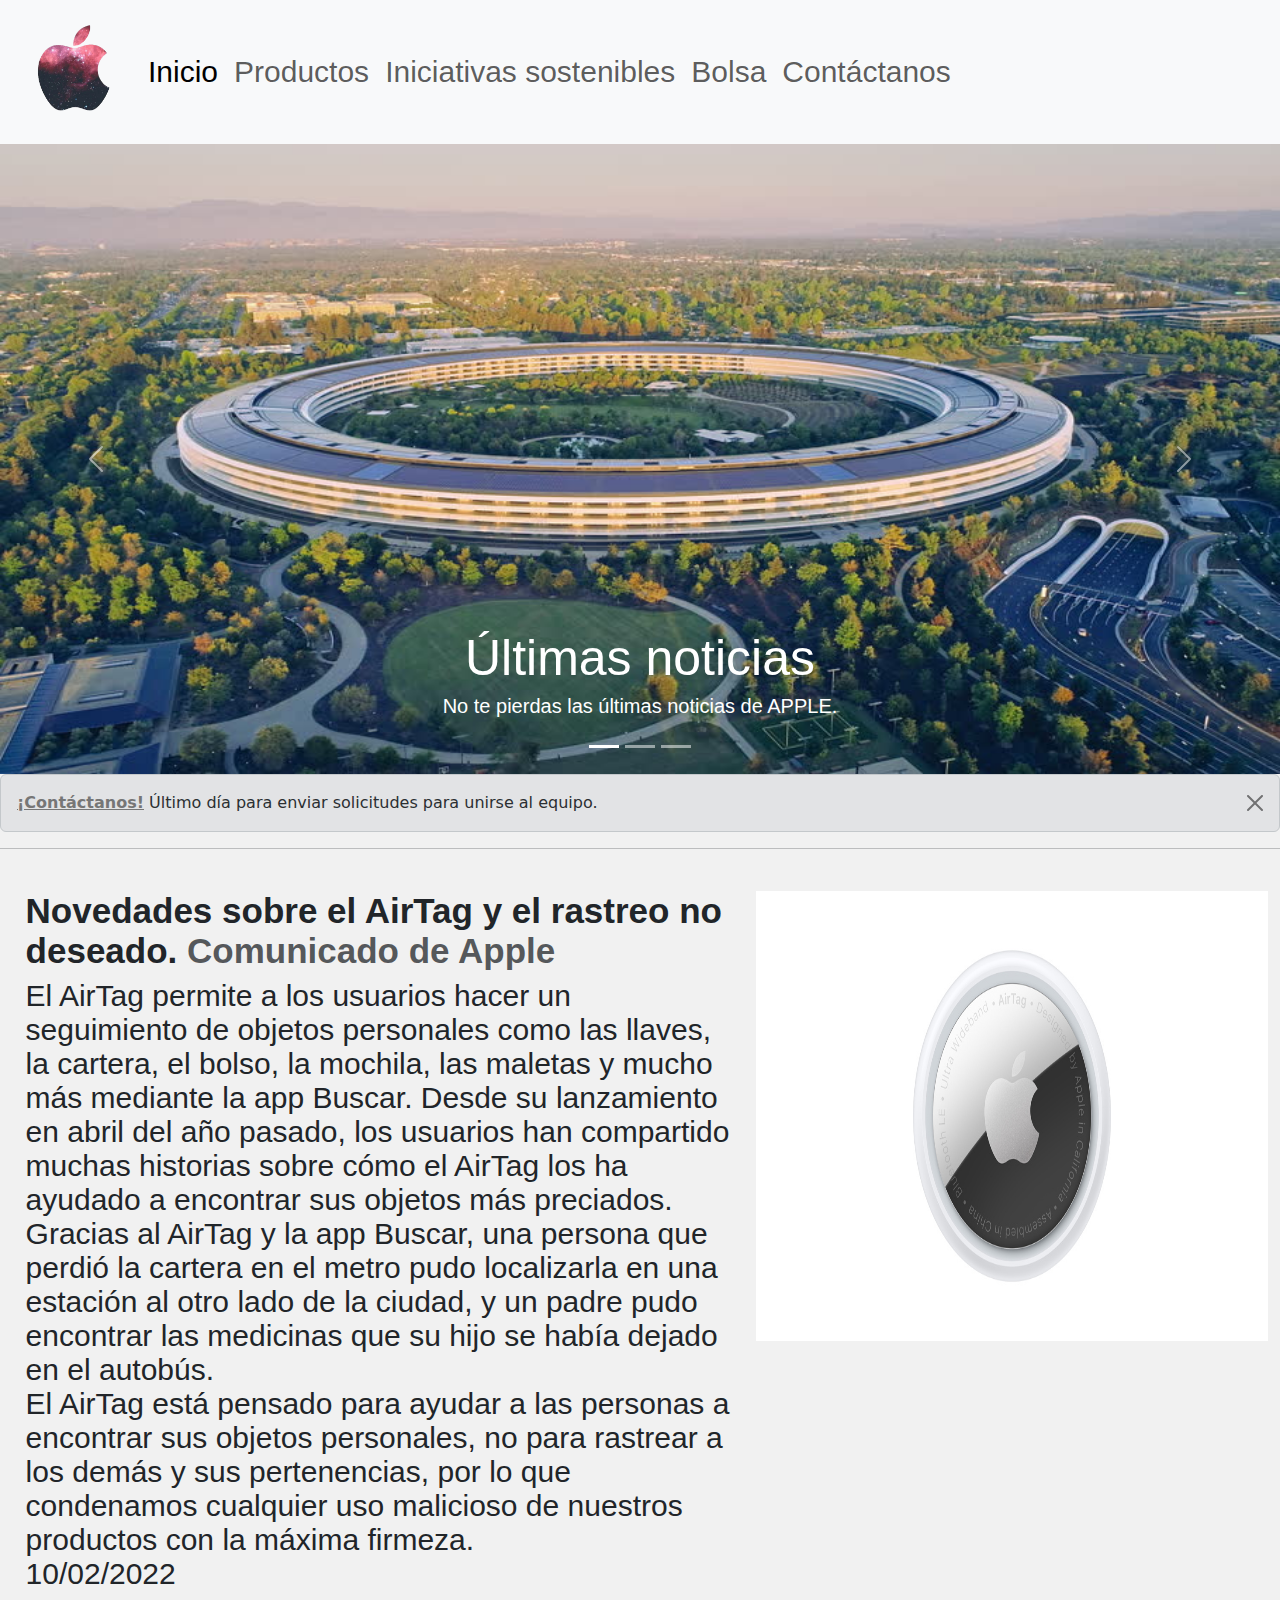
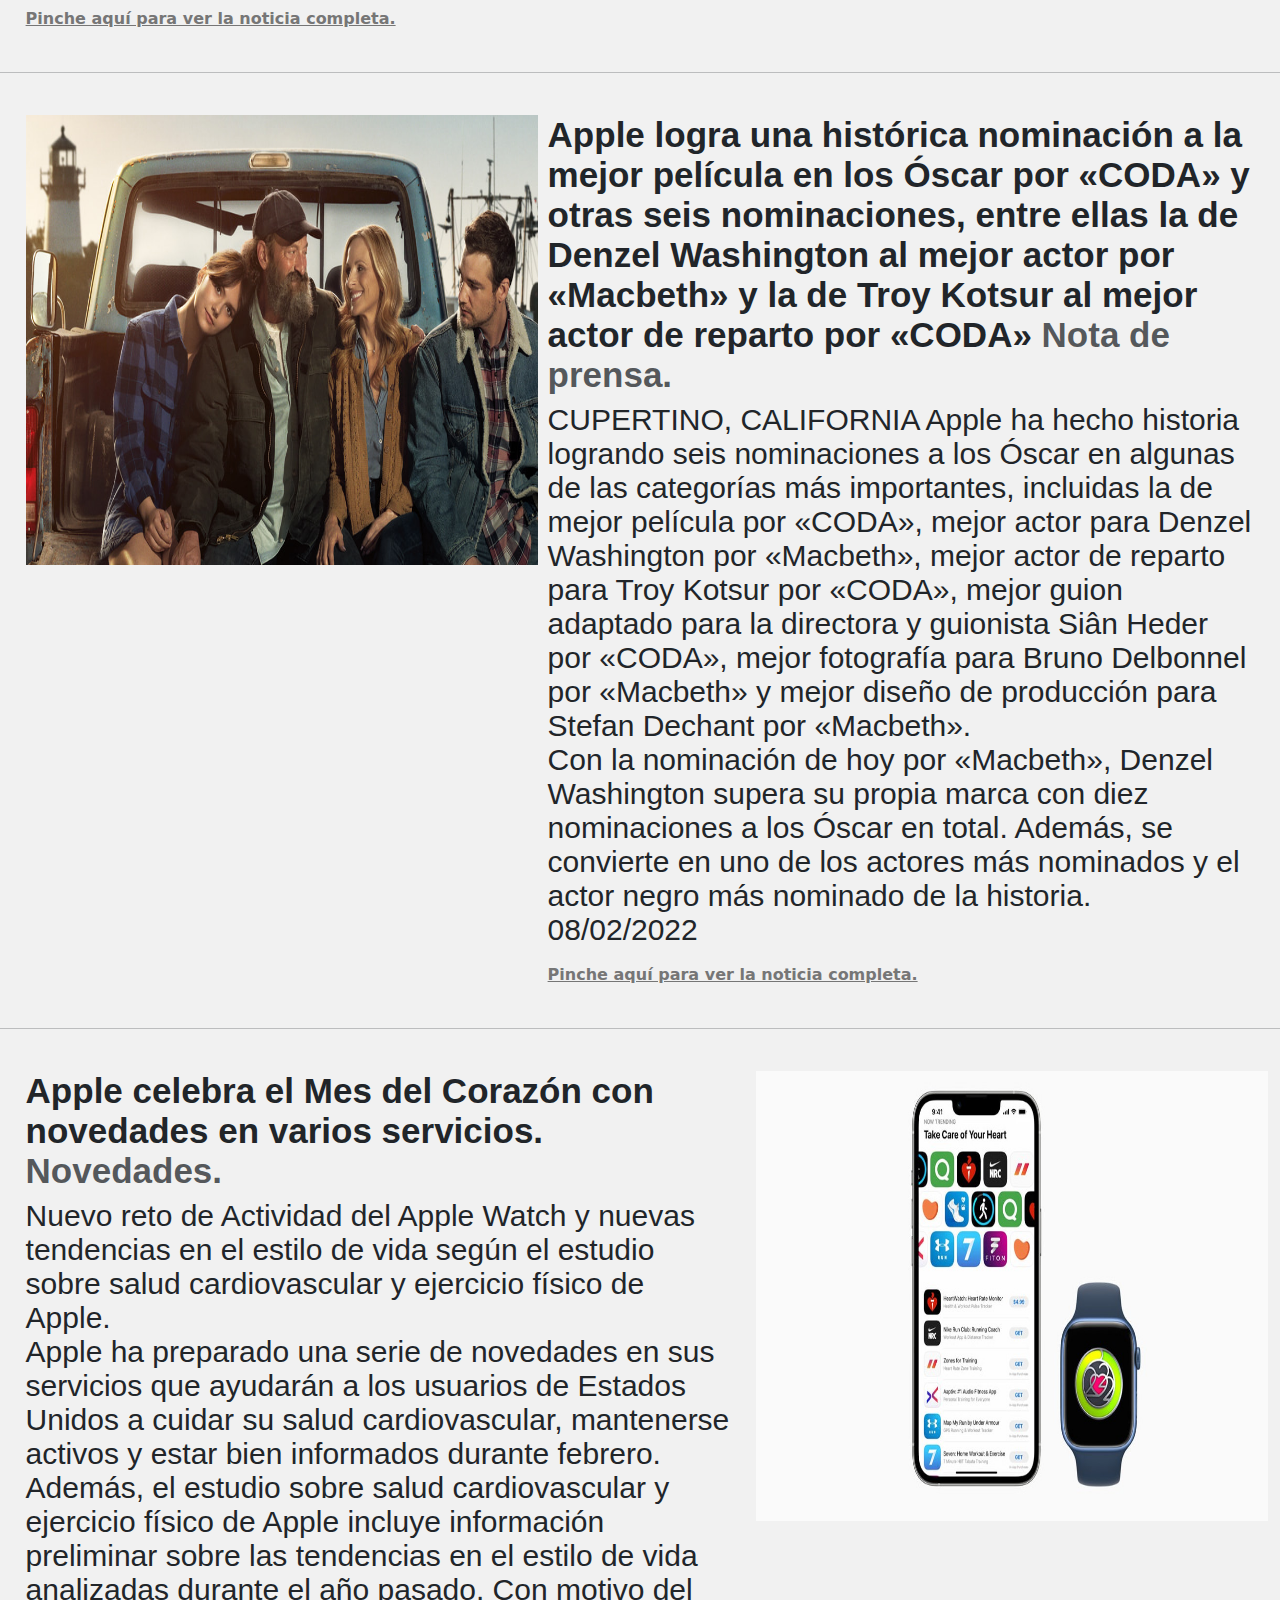
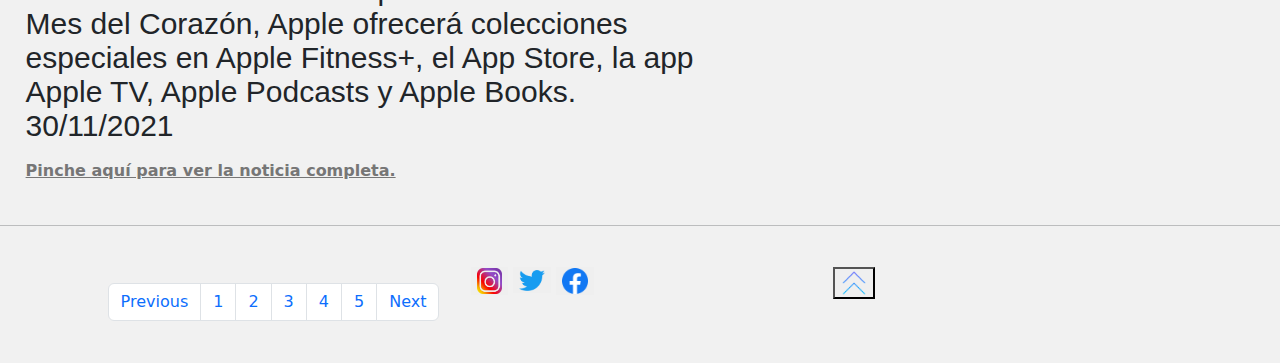
==== index.html @ 6840216a "Initial commit" ====
<!DOCTYPE html>
<html lang="en">

<head>

    <meta charset="UTF-8">
    <meta name="viewport" content="width=device-width, initial-scale=1">

        <title>APPLE</title>

    <link rel = "stylesheet" href = "./index.css">
    <link href="https://cdn.jsdelivr.net/npm/bootstrap@5.1.3/dist/css/bootstrap.min.css" rel="stylesheet">
    <script src="https://cdn.jsdelivr.net/npm/bootstrap@5.1.3/dist/js/bootstrap.bundle.min.js"></script>
</head>


<body style="background-color: #F1F1F1">


<nav class="navbar navbar-expand-sm bg-light navbar-light">
    <div class="container-fluid">



        <a class="nav-brand" href="#" >

            <img src="/Resources/logo_apple.png" alt="Logo Apple" style="width:8em">

        </a>
        <button class="navbar-toggler" type="button" data-bs-toggle="collapse" data-bs-target="#navbarCollapser" aria-expanded="false" aria-label="Toggle navigation">
            <span class="navbar-toggler-icon"></span>
        </button>


        <div class="collapse navbar-collapse" id="navbarCollapse">
            <ul class="navbar-nav">
                <li class="nav-item">
                    <a class="nav-link active" href="index.html">Inicio</a>
                </li>
                <li class="nav-item">
                    <a class="nav-link" href="productos.html">Productos</a>
                </li>
                <li class="nav-item">
                    <a class="nav-link" href="iniciativasSostenibles.html">Iniciativas sostenibles</a>
                </li>
                <li class="nav-item">
                    <a class="nav-link" href="Bolsa.html">Bolsa</a>
                </li>

                <li class="nav-item">
                    <a class="nav-link" href="contactanos.html">Contáctanos</a>
                </li>
            </ul>
        </div>
    </div>

</nav>

    <!-- Carousel -->
    <div id="demo" class="carousel slide" data-bs-ride="carousel">

        <!-- Indicators/dots -->
        <div class="carousel-indicators">
            <button type="button" data-bs-target="#demo" data-bs-slide-to="0" class="active"></button>
            <button type="button" data-bs-target="#demo" data-bs-slide-to="1"></button>
            <button type="button" data-bs-target="#demo" data-bs-slide-to="2"></button>
        </div>

        <!-- The slideshow/carousel -->
        <div class="carousel-inner">
            <div class="carousel-item active">
                <img src="/Resources/apple_silicon_valley.jpg" alt="Apple Silicon Valley" class="d-block" >
                <div class="carousel-caption">
                    <h3 class="noticias">Últimas noticias</h3>
                    <p class="noticias">No te pierdas las últimas noticias de APPLE. </p>
                </div>

            </div>
            <div class="carousel-item">
                <img src="/Resources/iphone13_varios.jpg" alt="Nuevos Iphone 13 " class="d-block">
                <div class="carousel-caption">
                    <h3 class="noticias">Últimas noticias</h3>
                    <p class="noticias">No te pierdas las últimas noticias de APPLE. </p>
                </div>
            </div>
            <div class="carousel-item">
                <img src="/Resources/gadgets_apple.jpg" alt="Varios gadget Apple" class="d-block" >
                <div class="carousel-caption">
                    <h3 class="noticias">Últimas noticias</h3>
                    <p class="noticias">No te pierdas las últimas noticias de APPLE. </p>
                </div>

            </div>
        </div>

        <!-- Left and right controls/icons -->
        <button class="carousel-control-prev" type="button" data-bs-target="#demo" data-bs-slide="prev">
            <span class="carousel-control-prev-icon"></span>
        </button>
        <button class="carousel-control-next" type="button" data-bs-target="#demo" data-bs-slide="next">
            <span class="carousel-control-next-icon"></span>
        </button>
    </div>


    <div class=" alert alert-secondary alert-dismissible fade show">
        <button type="button" class="btn-close" data-bs-dismiss="alert"></button>
        <strong> <a href="contactanos.html" class="alert-link">¡Contáctanos!</a></strong> Último día para enviar solicitudes para unirse al equipo.
    </div>


    <hr class = "featurette-divider">

    <div class="row featurette">
        <div class="col-md-7">
            <h2 class="featurette-heading">Novedades sobre el AirTag y el rastreo no deseado. <span class="text-muted">Comunicado de Apple</span></h2>
            <p class="lead">El AirTag permite a los usuarios hacer un seguimiento de objetos personales como las llaves, la cartera, el bolso, la mochila, las maletas y mucho más mediante la app Buscar. Desde su lanzamiento en abril del año pasado, los usuarios han compartido muchas historias sobre cómo el AirTag los ha ayudado a encontrar sus objetos más preciados. Gracias al AirTag y la app Buscar, una persona que perdió la cartera en el metro pudo localizarla en una estación al otro lado de la ciudad, y un padre pudo encontrar las medicinas que su hijo se había dejado en el autobús.<br>
                El AirTag está pensado para ayudar a las personas a encontrar sus objetos personales, no para rastrear a los demás y sus pertenencias, por lo que condenamos cualquier uso malicioso de nuestros productos con la máxima firmeza.<br>
                10/02/2022</p>
            <a href="https://www.apple.com/es/newsroom/2022/02/an-update-on-airtag-and-unwanted-tracking/" class="alert-link" target="_blank">
                Pinche aquí para ver la noticia completa.
            </a>

        </div>
        <div class="col-md-5">
            <img src="/Resources/airtag.jpg" alt="Airtag." class="pic-featurette">
        </div>
    </div>

    <hr class = "featurette-divider">

    <div class="row featurette">
        <div class="col-md-7 order-md-2">
            <h2 class="featurette-heading">Apple logra una histórica nominación a la mejor película en los Óscar por «CODA» y otras seis nominaciones, entre ellas la de Denzel Washington al mejor actor por «Macbeth» y la de Troy Kotsur al mejor actor de reparto por «CODA» <span class="text-muted">Nota de prensa.</span></h2>
            <p class="lead">CUPERTINO, CALIFORNIA Apple ha hecho historia logrando seis nominaciones a los Óscar en algunas de las categorías más importantes, incluidas la de mejor película por «CODA», mejor actor para Denzel Washington por «Macbeth», mejor actor de reparto para Troy Kotsur por «CODA», mejor guion adaptado para la directora y guionista Siân Heder por «CODA», mejor fotografía para Bruno Delbonnel por «Macbeth» y mejor diseño de producción para Stefan Dechant por «Macbeth».
                <br>Con la nominación de hoy por «Macbeth», Denzel Washington supera su propia marca con diez nominaciones a los Óscar en total. Además, se convierte en uno de los actores más nominados y el actor negro más nominado de la historia.<br>08/02/2022</p>
            <a href="https://www.apple.com/es/newsroom/2022/02/apple-lands-first-best-picture-oscar-nomination-for-coda-and-more/" class="alert-link" target="_blank">
                Pinche aquí para ver la noticia completa.
            </a>
        </div>
        <div class="col-md-5 order-md-1">
            <img src="/Resources/oscar.jpg" alt="Nominación a un Óscar." class="pic-featurette">
        </div>
    </div>


    <hr class = "featurette-divider">
    <div class="row featurette">
        <div class="col-md-7">
            <h2 class="featurette-heading">Apple celebra el Mes del Corazón con novedades en varios servicios. <span class="text-muted">Novedades.</span></h2>
            <p class="lead">Nuevo reto de Actividad del Apple Watch y nuevas tendencias en el estilo de vida según el estudio sobre salud cardiovascular y ejercicio físico de Apple.<br>
                Apple ha preparado una serie de novedades en sus servicios que ayudarán a los usuarios de Estados Unidos a cuidar su salud cardiovascular, mantenerse activos y estar bien informados durante febrero. Además, el estudio sobre salud cardiovascular y ejercicio físico de Apple incluye información preliminar sobre las tendencias en el estilo de vida analizadas durante el año pasado.
                Con motivo del Mes del Corazón, Apple ofrecerá colecciones especiales en Apple Fitness+, el App Store, la app Apple TV, Apple Podcasts y Apple Books.
                <br> 30/11/2021</p>
            <a href="https://www.apple.com/es/newsroom/2022/01/apple-celebrates-heart-month-with-new-resources-across-services/" class="alert-link" target="_blank">
                Pinche aquí para ver la noticia completa.
            </a>
        </div>
        <div class="col-md-5 ">
            <img src="/Resources/mes_del_corazon.jpg" alt="Mes del corazón en Apple" class="pic-featurette">

        </div>
    </div>

    <hr class = "featurette-divider">




    <footer class="container">
    <div class ="row justify-content-between">
        <div class="col-4 container mt-3">
            <ul class="pagination">
                <li class="page-item"><a class="page-link" href="contactanos.html">Previous</a></li>
                <li class="page-item"><a class="page-link" href="index.html">1</a></li>
                <li class="page-item"><a class="page-link" href="productos.html">2</a></li>
                <li class="page-item"><a class="page-link" href="iniciativasSostenibles.html">3</a></li>
                <li class="page-item"><a class="page-link" href="bolsa.html">4</a></li>
                <li class="page-item"><a class="page-link" href="contactanos.html">5</a></li>
                <li class="page-item"><a class="page-link" href="productos.html">Next</a></li>
            </ul>
        </div>

        <div class="col-4">
            <button class="btn-rrss" id="btn-instagram" type="button" onclick="accederInstagram()" ><img src="/Resources/logo_instagram.png" alt="Logo Instagram" class="img-btn" style ="width: 2vw"/></button>
            <button class="btn-rrss" id="btn-twitter" type="button" onclick="accederTwitter()" ><img src="/Resources/logo_twitter.png" alt="Logo Twitter" class="img-btn" style ="width: 2vw"/></button>
            <button class="btn-rrss" id="btn-facebook" type="button" onclick="accederFacebook()" ><img src="/Resources/logo_facebook.png" alt="Logo Facebook" class="img-btn" style ="width: 2vw"/></button>
        </div>

        <div class="col-4">
            <button class="ir-arriba" id="btn-ir-arriba" type="button" onclick="irArriba()"><img src="/Resources/flechas-arriba.png" alt="Flecha arriba" class="img-btn" style ="width: 2vw"/></button>
        </div>


    </div>
    </footer>

<script src = "index.js"></script>

</body>

<script src="jquery.js"></script>


</html>
---- index.css ----
.navbar navbar-expand-sm bg-success
{
    color: rgb(255,255,255);
}
li.nav-item
{
    font: 30px Segoe UI, sans-serif;

}

ul.navbar-nav
{
    align:center;
}

img.d-block
{
    height:70vh;
    width: 100vw;
}

div.row
{
    padding: 2vw;
}

img.pic-featurette
{
    width:40vw;
    height: 50vh;
}

a.alert-link
{
    color: #767676;
}

h3.noticias
{
    font: 50px Segoe UI, sans-serif;
}

p.noticias
{
        font: 20px Segoe UI, sans-serif;
}

.img.btn
{
    width = "10px";
}


.featurette-heading
{
 font: 35px Segoe UI, sans-serif;
 font-weight: bolder;
}

.lead
{
    font: 30px Segoe UI, sans-serif !important;
}

.btn-rrss
{
    border-style: none;

}

.btn-ir-arriba {
	display:none;
	padding:20px;
	cursor:pointer;
	position: fixed;
	bottom:20px;
	right:20px;
	border-style: none;

}
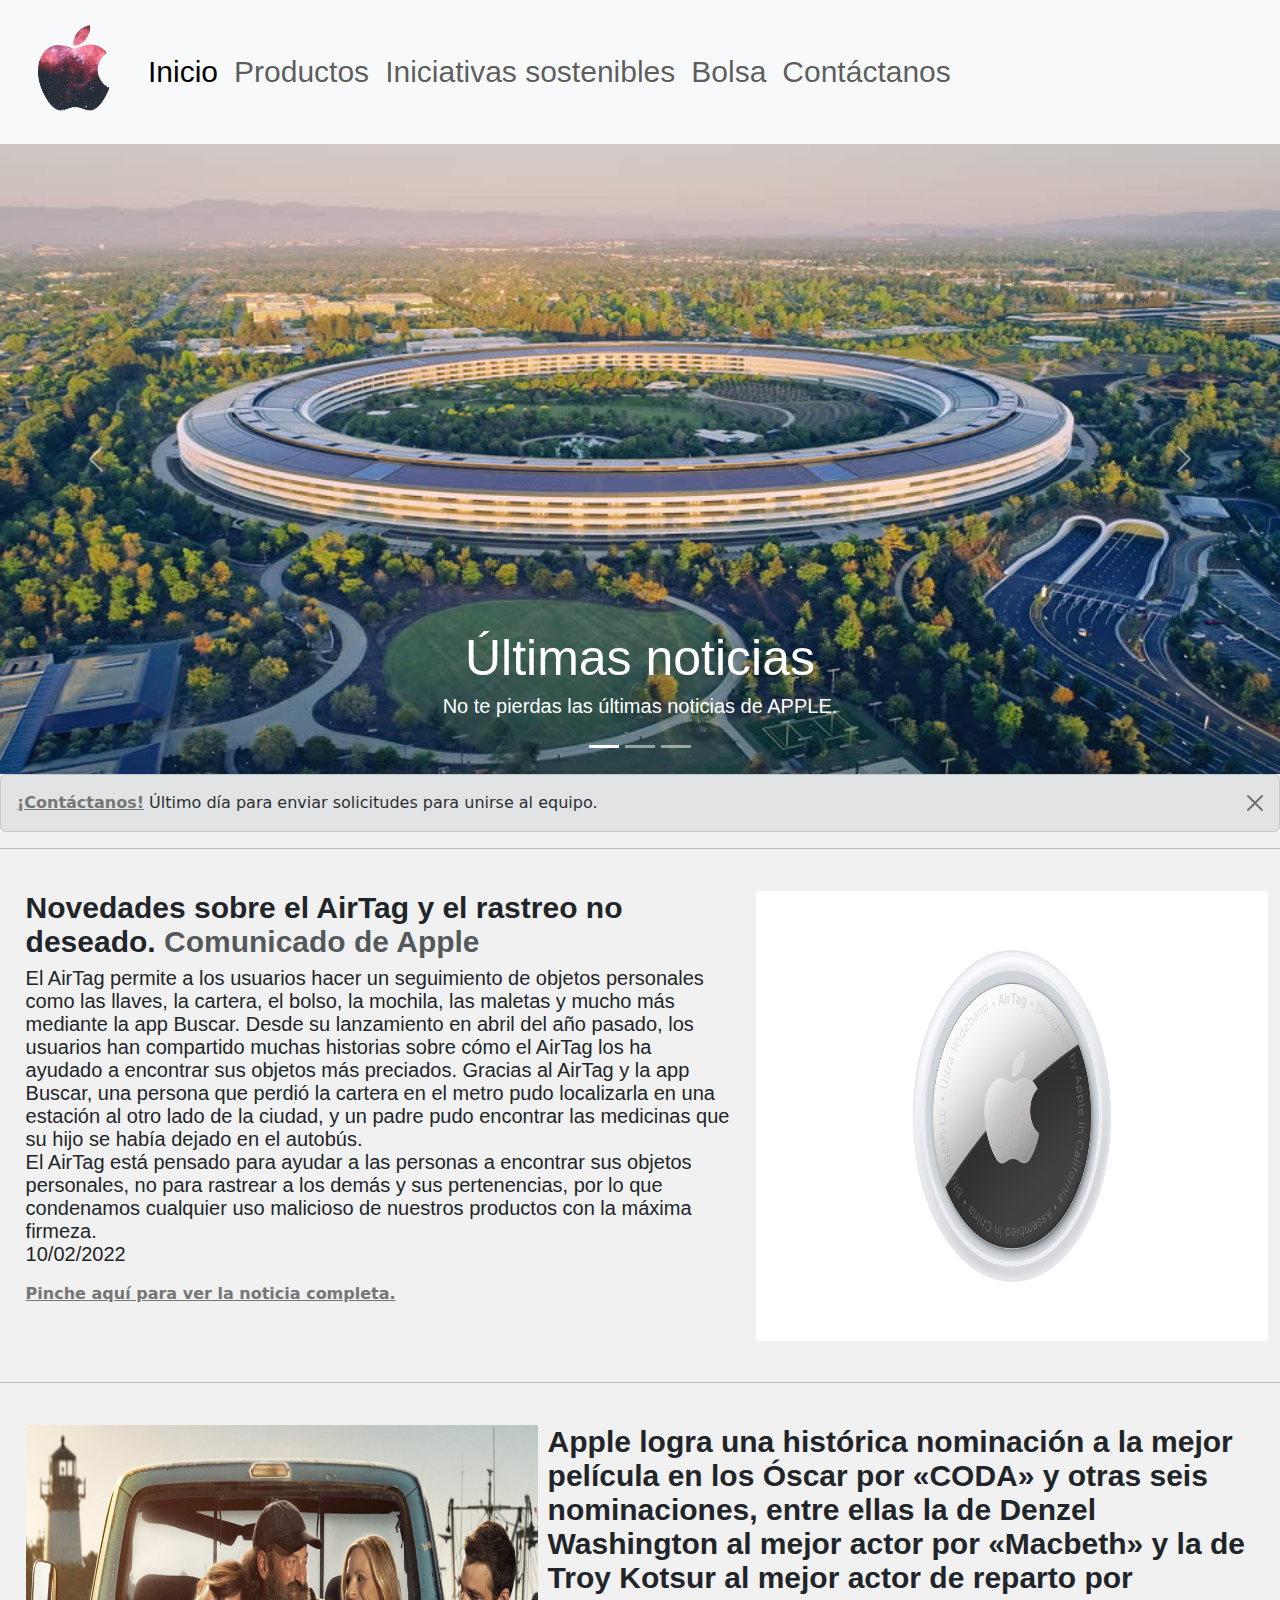
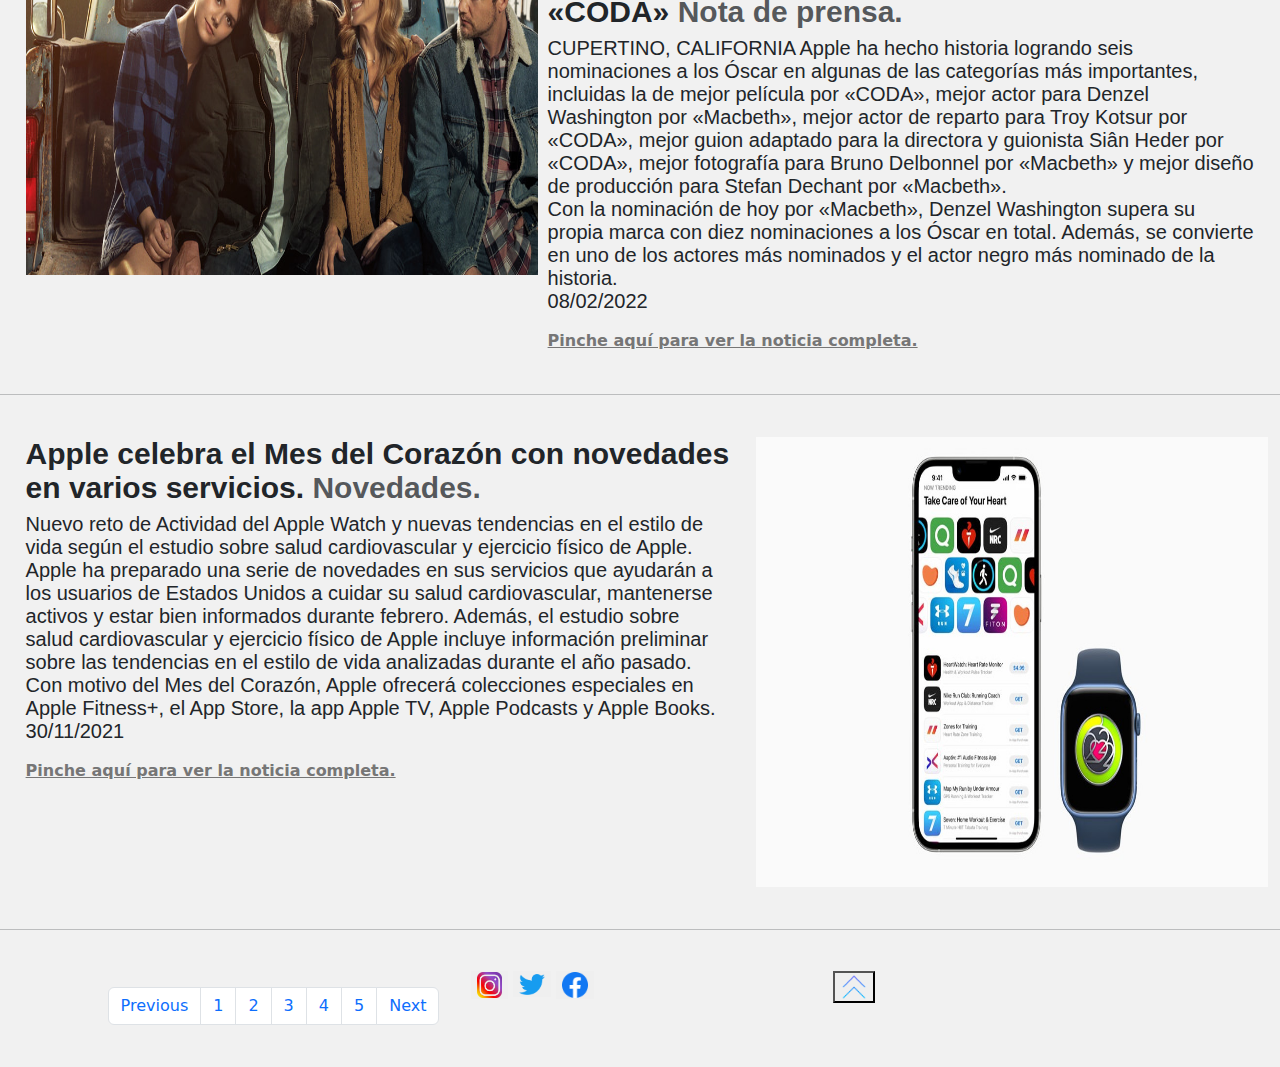
==== commit 90978260: "Commit2" ====
--- a/index.html
+++ b/index.html
@@ -24,7 +24,7 @@
 
         <a class="nav-brand" href="#" >
 
-            <img src="/Resources/logo_apple.png" alt="Logo Apple" style="width:8em">
+            <img src=" https://evamanriquesz.github.io/Practica4/Resources/logo_apple.png" alt="Logo Apple" style="width:8em">
 
         </a>
         <button class="navbar-toggler" type="button" data-bs-toggle="collapse" data-bs-target="#navbarCollapser" aria-expanded="false" aria-label="Toggle navigation">
@@ -44,7 +44,7 @@
                     <a class="nav-link" href="iniciativasSostenibles.html">Iniciativas sostenibles</a>
                 </li>
                 <li class="nav-item">
-                    <a class="nav-link" href="Bolsa.html">Bolsa</a>
+                    <a class="nav-link" href="bolsa.html">Bolsa</a>
                 </li>
 
                 <li class="nav-item">
@@ -69,7 +69,7 @@
         <!-- The slideshow/carousel -->
         <div class="carousel-inner">
             <div class="carousel-item active">
-                <img src="/Resources/apple_silicon_valley.jpg" alt="Apple Silicon Valley" class="d-block" >
+                <img src="https://evamanriquesz.github.io/Practica4/Resources/apple_silicon_valley.jpg" alt="Apple Silicon Valley" class="d-block" >
                 <div class="carousel-caption">
                     <h3 class="noticias">Últimas noticias</h3>
                     <p class="noticias">No te pierdas las últimas noticias de APPLE. </p>
@@ -77,14 +77,14 @@
 
             </div>
             <div class="carousel-item">
-                <img src="/Resources/iphone13_varios.jpg" alt="Nuevos Iphone 13 " class="d-block">
+                <img src="https://evamanriquesz.github.io/Practica4/Resources/iphone13_varios.jpg" alt="Nuevos Iphone 13 " class="d-block">
                 <div class="carousel-caption">
                     <h3 class="noticias">Últimas noticias</h3>
                     <p class="noticias">No te pierdas las últimas noticias de APPLE. </p>
                 </div>
             </div>
             <div class="carousel-item">
-                <img src="/Resources/gadgets_apple.jpg" alt="Varios gadget Apple" class="d-block" >
+                <img src="https://evamanriquesz.github.io/Practica4/Resources/gadgets_apple.jpg" alt="Varios gadget Apple" class="d-block" >
                 <div class="carousel-caption">
                     <h3 class="noticias">Últimas noticias</h3>
                     <p class="noticias">No te pierdas las últimas noticias de APPLE. </p>
@@ -123,7 +123,7 @@
 
         </div>
         <div class="col-md-5">
-            <img src="/Resources/airtag.jpg" alt="Airtag." class="pic-featurette">
+            <img src="https://evamanriquesz.github.io/Practica4/Resources/airtag.jpg" alt="Airtag." class="pic-featurette">
         </div>
     </div>
 
@@ -139,7 +139,7 @@
             </a>
         </div>
         <div class="col-md-5 order-md-1">
-            <img src="/Resources/oscar.jpg" alt="Nominación a un Óscar." class="pic-featurette">
+            <img src="https://evamanriquesz.github.io/Practica4/Resources/oscar.jpg" alt="Nominación a un Óscar." class="pic-featurette">
         </div>
     </div>
 
@@ -157,7 +157,7 @@
             </a>
         </div>
         <div class="col-md-5 ">
-            <img src="/Resources/mes_del_corazon.jpg" alt="Mes del corazón en Apple" class="pic-featurette">
+            <img src="https://evamanriquesz.github.io/Practica4/Resources/mes_del_corazon.jpg" alt="Mes del corazón en Apple" class="pic-featurette">
 
         </div>
     </div>
@@ -182,13 +182,13 @@
         </div>
 
         <div class="col-4">
-            <button class="btn-rrss" id="btn-instagram" type="button" onclick="accederInstagram()" ><img src="/Resources/logo_instagram.png" alt="Logo Instagram" class="img-btn" style ="width: 2vw"/></button>
-            <button class="btn-rrss" id="btn-twitter" type="button" onclick="accederTwitter()" ><img src="/Resources/logo_twitter.png" alt="Logo Twitter" class="img-btn" style ="width: 2vw"/></button>
-            <button class="btn-rrss" id="btn-facebook" type="button" onclick="accederFacebook()" ><img src="/Resources/logo_facebook.png" alt="Logo Facebook" class="img-btn" style ="width: 2vw"/></button>
+            <button class="btn-rrss" id="btn-instagram" type="button" onclick="accederInstagram()" ><img src="https://evamanriquesz.github.io/Practica4/Resources/logo_instagram.png" alt="Logo Instagram" class="img-btn" style ="width: 2vw"/></button>
+            <button class="btn-rrss" id="btn-twitter" type="button" onclick="accederTwitter()" ><img src="https://evamanriquesz.github.io/Practica4/Resources/logo_twitter.png" alt="Logo Twitter" class="img-btn" style ="width: 2vw"/></button>
+            <button class="btn-rrss" id="btn-facebook" type="button" onclick="accederFacebook()" ><img src="https://evamanriquesz.github.io/Practica4/Resources/logo_facebook.png" alt="Logo Facebook" class="img-btn" style ="width: 2vw"/></button>
         </div>
 
         <div class="col-4">
-            <button class="ir-arriba" id="btn-ir-arriba" type="button" onclick="irArriba()"><img src="/Resources/flechas-arriba.png" alt="Flecha arriba" class="img-btn" style ="width: 2vw"/></button>
+            <button class="ir-arriba" id="btn-ir-arriba" type="button" onclick="irArriba()"><img src="https://evamanriquesz.github.io/Practica4/Resources/flechas-arriba.png" alt="Flecha arriba" class="img-btn" style ="width: 2vw"/></button>
         </div>
 
 
--- a/index.css
+++ b/index.css
@@ -53,13 +53,13 @@
 
 .featurette-heading
 {
- font: 35px Segoe UI, sans-serif;
+ font: 30px Segoe UI, sans-serif;
  font-weight: bolder;
 }
 
 .lead
 {
-    font: 30px Segoe UI, sans-serif !important;
+    font: 20px Segoe UI, sans-serif !important;
 }
 
 .btn-rrss
